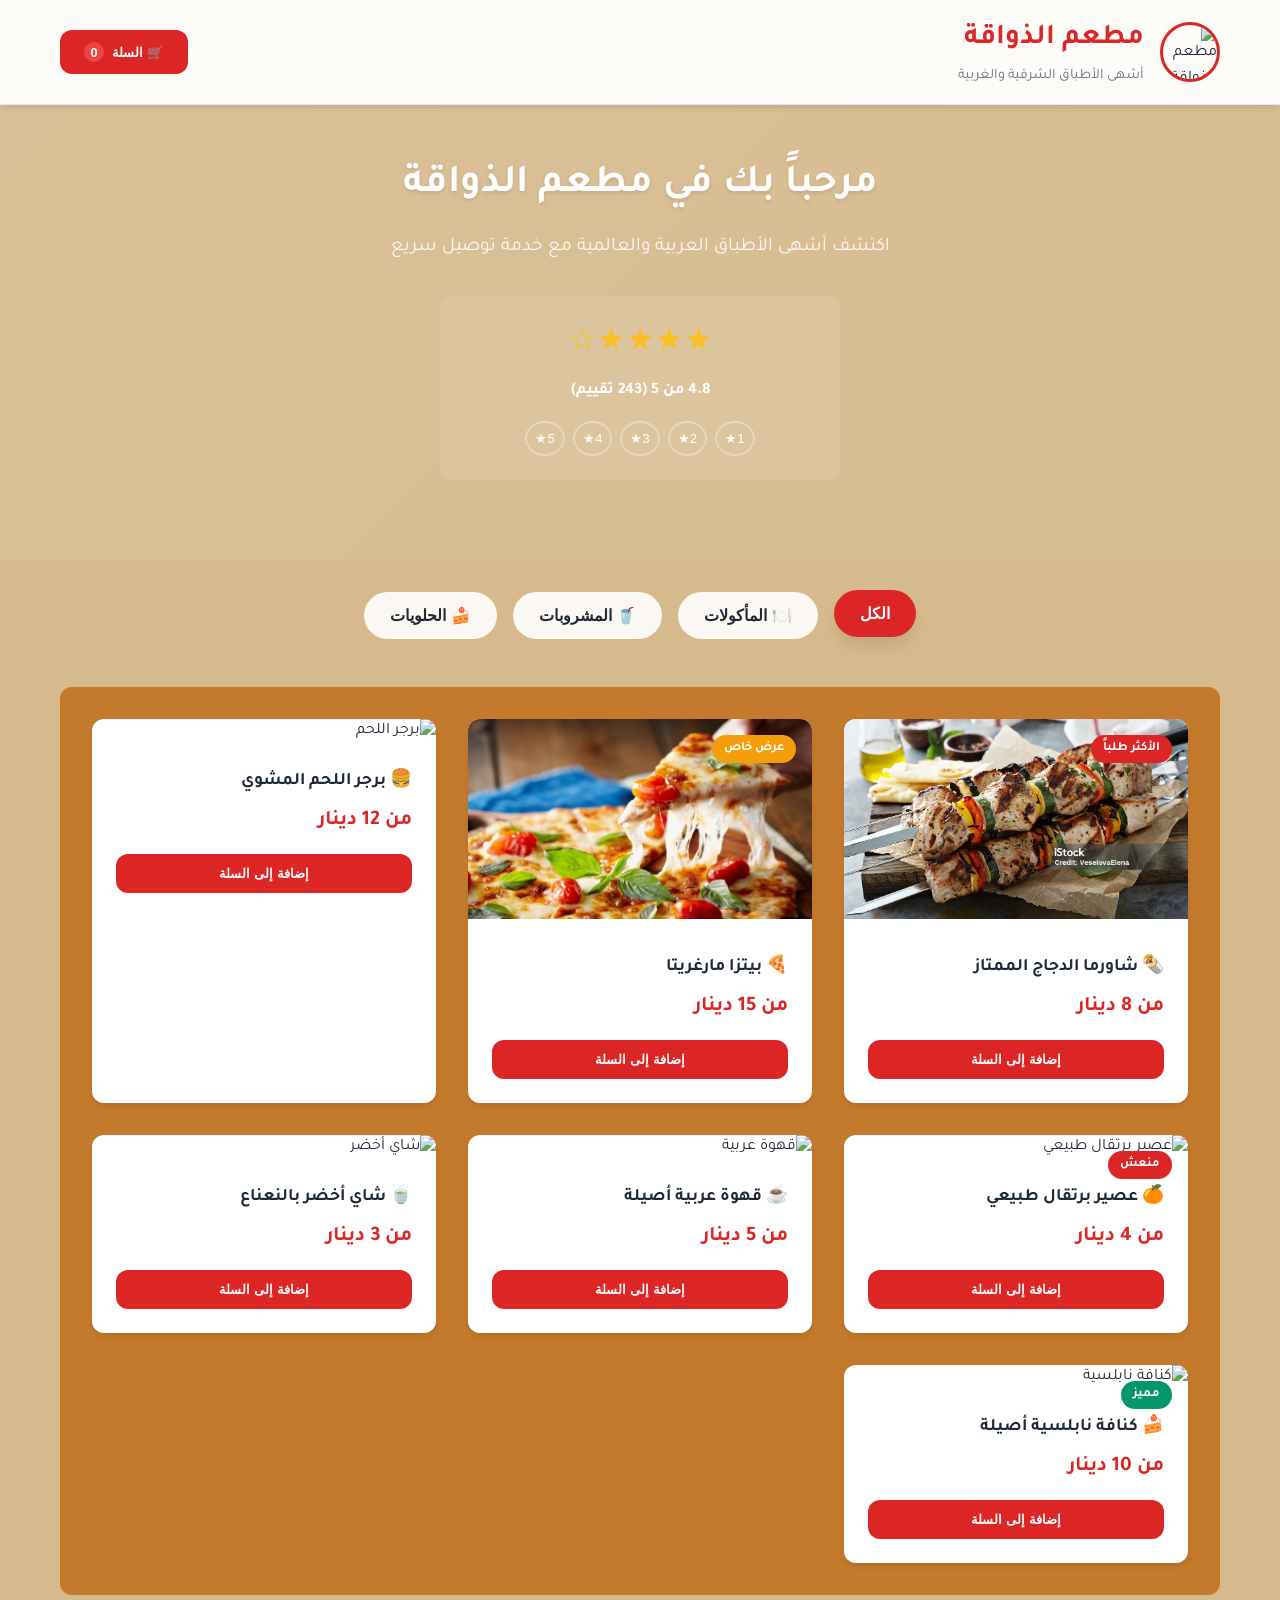
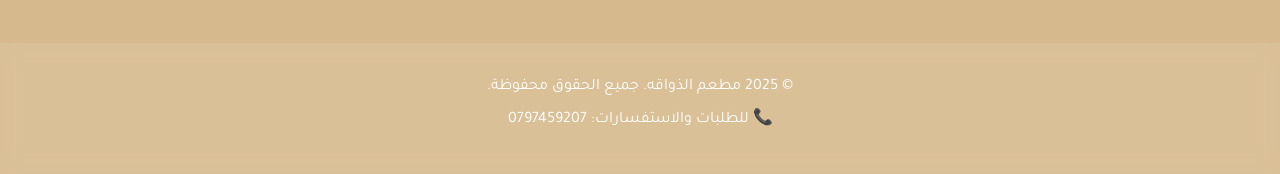
==== index.html @ fab0bb49 "Rename مطعم الذواقه.html to index.html" ====
<!DOCTYPE html>
<html lang="ar" dir="rtl">
<head>
    <meta charset="UTF-8">
    <meta name="viewport" content="width=device-width, initial-scale=1.0">
    <title>مطعم الذواقة - أشهى الأطباق الشرقية والغربية</title>
    <link rel="icon" type="image/png" href="">
    <link href="https://fonts.googleapis.com/css2?family=Tajawal:wght@300;400;500;600;700&display=swap" rel="stylesheet">
    <style>
        * {
            margin: 0;
            padding: 0;
            box-sizing: border-box;
        }

        :root {
            --primary-color: #dc2626;
            --secondary-color: #fef2f2;
            --accent-color: #059669;
            --warning-color: #f59e0b;
            --danger-color: #ef4444;
            --text-primary: #1f2937;
            --text-secondary: #6b7280;
            --border-color: #e5e7eb;
            --shadow: 0 4px 6px -1px rgba(0, 0, 0, 0.1);
            --shadow-lg: 0 10px 15px -3px rgba(0, 0, 0, 0.1);
            --border-radius: 12px;
            --transition: all 0.3s cubic-bezier(0.4, 0, 0.2, 1);
        }

        body {
            font-family: 'Tajawal', sans-serif;
            background-color: #D6B98C;
;
            min-height: 100vh;
            line-height: 1.6;
            color: var(--text-primary);
        }

        .container {
            max-width: 1200px;
            margin: 0 auto;
            padding: 0 20px;
        }

        /* Header Section */
        .header {
            background: rgba(255, 255, 255, 0.95);
            backdrop-filter: blur(10px);
            border-bottom: 1px solid var(--border-color);
            position: sticky;
            top: 0;
            z-index: 100;
            box-shadow: var(--shadow);
        }

        .header-content {
            display: flex;
            align-items: center;
            justify-content: space-between;
            padding: 1rem 0;
        }

        .logo-section {
            display: flex;
            align-items: center;
            gap: 1rem;
        }

        .logo {
            width: 60px;
            height: 60px;
            border-radius: 50%;
            object-fit: cover;
            border: 3px solid var(--primary-color);
        }

        .store-name {
            font-size: 1.8rem;
            font-weight: 700;
            color: var(--primary-color);
            margin: 0;
        }

        .store-subtitle {
            font-size: 0.9rem;
            color: var(--text-secondary);
            margin-top: 0.2rem;
        }

        .cart-button {
            position: relative;
            background: var(--primary-color);
            color: white;
            border: none;
            padding: 0.75rem 1.5rem;
            border-radius: var(--border-radius);
            cursor: pointer;
            font-weight: 600;
            transition: var(--transition);
            display: flex;
            align-items: center;
            gap: 0.5rem;
        }

        .cart-button:hover {
            background: #b91c1c;
            transform: translateY(-2px);
        }

        .cart-count {
            background: var(--danger-color);
            color: white;
            border-radius: 50%;
            width: 20px;
            height: 20px;
            display: flex;
            align-items: center;
            justify-content: center;
            font-size: 0.8rem;
            font-weight: 600;
        }

        /* Hero Section */
        .hero {
            background: linear-gradient(135deg, rgba(255,255,255,0.1) 0%, rgba(255,255,255,0.05) 100%);
            padding: 3rem 0;
            text-align: center;
            margin-bottom: 2rem;
        }

        .hero h1 {
            font-size: 2.5rem;
            font-weight: 700;
            color: white;
            margin-bottom: 1rem;
            text-shadow: 0 2px 4px rgba(0,0,0,0.1);
        }

        .hero p {
            font-size: 1.2rem;
            color: rgba(255,255,255,0.9);
            margin-bottom: 2rem;
        }

        .rating-section {
            background: rgba(255,255,255,0.1);
            backdrop-filter: blur(10px);
            border-radius: var(--border-radius);
            padding: 1.5rem;
            margin: 2rem auto;
            max-width: 400px;
        }

        .rating-stars {
            font-size: 2rem;
            color: #fbbf24;
            margin-bottom: 0.5rem;
        }

        .rating-text {
            color: white;
            font-weight: 600;
        }

        .rating-buttons {
            display: flex;
            justify-content: center;
            gap: 0.5rem;
            margin-top: 1rem;
        }

        .rating-btn {
            background: none;
            border: 2px solid rgba(255,255,255,0.3);
            color: white;
            padding: 0.5rem;
            border-radius: 50%;
            cursor: pointer;
            transition: var(--transition);
        }

        .rating-btn:hover {
            background: rgba(255,255,255,0.1);
            transform: scale(1.1);
        }

        /* Categories */
        .categories {
            display: flex;
            justify-content: center;
            flex-wrap: wrap;
            gap: 1rem;
            margin-bottom: 3rem;
        }

        .category {
            background: rgba(255,255,255,0.9);
            backdrop-filter: blur(10px);
            padding: 0.75rem 1.5rem;
            border: 2px solid transparent;
            border-radius: 50px;
            font-size: 1rem;
            font-weight: 600;
            color: var(--text-primary);
            cursor: pointer;
            transition: var(--transition);
            position: relative;
            overflow: hidden;
        }

        .category::before {
            content: '';
            position: absolute;
            top: 0;
            left: -100%;
            width: 100%;
            height: 100%;
            background: linear-gradient(90deg, transparent, rgba(255,255,255,0.4), transparent);
            transition: var(--transition);
        }

        .category:hover::before {
            left: 100%;
        }

        .category:hover,
        .category.active {
            background: var(--primary-color);
            color: white;
            transform: translateY(-2px);
            box-shadow: var(--shadow-lg);
        }

        /* Products Grid */
        .products-container {
            background-color:#C47A2C;
            backdrop-filter: blur(10px);
            border-radius: var(--border-radius);
            padding: 2rem;
            margin-bottom: 3rem;
        }

        .products-grid {
            display: grid;
            grid-template-columns: repeat(auto-fill, minmax(280px, 1fr));
            gap: 2rem;
        }

        .product-card {
            background: white;
            border-radius: var(--border-radius);
            overflow: hidden;
            box-shadow: var(--shadow);
            transition: var(--transition);
            position: relative;
        }

        .product-card:hover {
            transform: translateY(-8px);
            box-shadow: var(--shadow-lg);
        }

        .product-image {
            width: 100%;
            height: 200px;
            object-fit: cover;
            transition: var(--transition);
        }

        .product-card:hover .product-image {
            transform: scale(1.05);
        }

        .product-info {
            padding: 1.5rem;
        }

        .product-name {
            font-size: 1.1rem;
            font-weight: 600;
            color: var(--text-primary);
            margin-bottom: 0.5rem;
        }

        .product-price {
            font-size: 1.3rem;
            font-weight: 700;
            color: var(--primary-color);
            margin-bottom: 1rem;
        }

        .product-button {
            width: 100%;
            background: var(--primary-color);
            color: white;
            border: none;
            padding: 0.75rem;
            border-radius: var(--border-radius);
            font-weight: 600;
            cursor: pointer;
            transition: var(--transition);
        }

        .product-button:hover {
            background: #b91c1c;
            transform: translateY(-2px);
        }

        /* Badge */
        .badge {
            position: absolute;
            top: 1rem;
            right: 1rem;
            background: var(--accent-color);
            color: white;
            padding: 0.25rem 0.75rem;
            border-radius: 50px;
            font-size: 0.8rem;
            font-weight: 600;
        }

        .badge.new {
            background: var(--primary-color);
        }

        .badge.sale {
            background: var(--warning-color);
        }

        /* Modal Styles */
        .modal {
            display: none;
            position: fixed;
            top: 0;
            left: 0;
            width: 100%;
            height: 100%;
            background: rgba(0, 0, 0, 0.5);
            backdrop-filter: blur(5px);
            z-index: 1000;
            animation: fadeIn 0.3s ease;
        }

        @keyframes fadeIn {
            from { opacity: 0; }
            to { opacity: 1; }
        }

        .modal-content {
            position: absolute;
            top: 50%;
            left: 50%;
            transform: translate(-50%, -50%);
            background-color: #8C0000;
            background: #;


            border-radius: var(--border-radius);
            box-shadow: var(--shadow-lg);
            max-width: 500px;
            width: 90%;
            max-height: 90vh;
            overflow-y: auto;
            animation: slideIn 0.3s ease;
        }

        @keyframes slideIn {
            from { transform: translate(-50%, -60%); opacity: 0; }
            to { transform: translate(-50%, -50%); opacity: 1; }
        }

        .modal-header {
            padding: 1.5rem;
            border-bottom: 1px solid var(--border-color);
            text-align: center;
        }

        .modal-body {
            padding: 2rem;
        }

        .modal-footer {
            padding: 1rem 2rem;
            border-top: 1px solid var(--border-color);
            display: flex;
            gap: 1rem;
            justify-content: center;
        }

        .size-options {
            display: flex;
            gap: 0.5rem;
            margin: 1rem 0;
            flex-wrap: wrap;
        }

        .size-option {
            padding: 0.5rem 1rem;
            border: 2px solid var(--border-color);
            border-radius: var(--border-radius);
            cursor: pointer;
            transition: var(--transition);
            flex: 1;
            text-align: center;
            min-width: 80px;
        }

        .size-option:hover {
            border-color: var(--primary-color);
        }

        .size-option.selected {
            background: var(--primary-color);
            color: white;
            border-color: var(--primary-color);
        }

        .quantity-controls {
            display: flex;
            align-items: center;
            justify-content: center;
            gap: 1rem;
            margin: 1rem 0;
        }

        .quantity-btn {
            width: 40px;
            height: 40px;
            border: none;
            border-radius: 50%;
            background: var(--primary-color);
            color: white;
            cursor: pointer;
            font-size: 1.2rem;
            font-weight: 600;
            transition: var(--transition);
        }

        .quantity-btn:hover {
            background: #b91c1c;
            transform: scale(1.1);
        }

        .quantity-display {
            font-size: 1.2rem;
            font-weight: 600;
            min-width: 50px;
            text-align: center;
            padding: 0.5rem;
            border: 2px solid var(--border-color);
            border-radius: var(--border-radius);
        }

        /* Cart */
        .cart-item {
            display: flex;
            justify-content: space-between;
            align-items: center;
            padding: 1rem;
            border-bottom: 1px solid var(--border-color);
        }

        .cart-item:last-child {
            border-bottom: none;
        }

        .cart-total {
            font-size: 1.5rem;
            font-weight: 700;
            color: var(--primary-color);
            text-align: center;
            margin: 1rem 0;
            padding: 1rem;
            background: var(--secondary-color);
            border-radius: var(--border-radius);
        }

        /* Buttons */
        .btn {
            background: var(--primary-color);
            color: white;
            border: none;
            padding: 0.75rem 1.5rem;
            border-radius: var(--border-radius);
            cursor: pointer;
            font-weight: 600;
            transition: var(--transition);
            display: inline-flex;
            align-items: center;
            gap: 0.5rem;
        }

        .btn:hover {
            background: #b91c1c;
            transform: translateY(-2px);
        }

        .btn-secondary {
            background: var(--text-secondary);
        }

        .btn-secondary:hover {
            background: #4b5563;
        }

        .btn-danger {
            background: var(--danger-color);
        }

        .btn-danger:hover {
            background: #dc2626;
        }

        /* Alerts */
        .alert {
            position: fixed;
            top: 20px;
            right: 20px;
            padding: 1rem 1.5rem;
            border-radius: var(--border-radius);
            color: white;
            z-index: 1100;
            box-shadow: var(--shadow-lg);
            animation: slideInRight 0.3s ease;
        }

        @keyframes slideInRight {
            from { transform: translateX(100%); opacity: 0; }
            to { transform: translateX(0); opacity: 1; }
        }

        .alert-success {
            background: var(--accent-color);
        }

        .alert-error {
            background: var(--danger-color);
        }

        .alert-warning {
            background: var(--warning-color);
        }

        /* Responsive Design */
        @media (max-width: 768px) {
            .header-content {
                flex-direction: column;
                gap: 1rem;
            }

            .hero h1 {
                font-size: 2rem;
            }

            .categories {
                gap: 0.5rem;
            }

            .category {
                font-size: 0.9rem;
                padding: 0.5rem 1rem;
            }

            .products-grid {
                grid-template-columns: 1fr;
                gap: 1rem;
            }

            .modal-content {
                width: 95%;
            }

            .modal-body {
                padding: 1rem;
            }

            .size-options {
                flex-direction: column;
            }

            .size-option {
                flex: none;
            }
        }

        /* Loading Animation */
        .loading {
            display: inline-block;
            width: 20px;
            height: 20px;
            border: 3px solid rgba(255,255,255,.3);
            border-radius: 50%;
            border-top-color: #fff;
            animation: spin 1s ease-in-out infinite;
        }

        @keyframes spin {
            to { transform: rotate(360deg); }
        }

        /* Floating Cart Button */
        .floating-cart {
            position: fixed;
            bottom: 20px;
            left: 50%;
            transform: translateX(-50%);
            background: var(--primary-color);
            color: white;
            border: none;
            padding: 1rem 2rem;
            border-radius: 50px;
            cursor: pointer;
            font-weight: 600;
            box-shadow: var(--shadow-lg);
            transition: var(--transition);
            display: flex;
            align-items: center;
            gap: 0.5rem;
            z-index: 99;
        }

        .floating-cart:hover {
            background: #b91c1c;
            transform: translateX(-50%) translateY(-3px);
        }

        /* Footer */
        .footer {
            background: rgba(255,255,255,0.1);
            backdrop-filter: blur(10px);
            color: white;
            padding: 2rem 0;
            text-align: center;
            margin-top: 3rem;
        }

        .footer p {
            margin-bottom: 0.5rem;
        }

        .footer a {
            color: white;
            text-decoration: none;
        }

        .footer a:hover {
            text-decoration: underline;
        }
    </style>
</head>
<body>
    <header class="header">
        <div class="container">
            <div class="header-content">
                <div class="logo-section">
                    <img src="https://images.unsplash.com/photo-1414235077428-338989a2e8c0?w=100&h=100&fit=crop&crop=center" alt="مطعم الذواقة" class="logo">
                    <div>
                        <h1 class="store-name">مطعم الذواقة</h1>
                        <p class="store-subtitle">أشهى الأطباق الشرقية والغربية</p>
                    </div>
                </div>
                <button class="cart-button" onclick="openCart()">
                    🛒 السلة
                    <span class="cart-count" id="cart-count">0</span>
                </button>
            </div>
        </div>
    </header>

    <section class="hero">
        <div class="container">
            <h1>مرحباً بك في مطعم الذواقة</h1>
            <p>اكتشف أشهى الأطباق العربية والعالمية مع خدمة توصيل سريع</p>

            <div class="rating-section">
                <div class="rating-stars" id="rating-stars">★★★★★</div>
                <div class="rating-text" id="rating-text">4.8 من 5 (243 تقييم)</div>
                <div class="rating-buttons">
                    <button class="rating-btn" onclick="addRating(1)">1★</button>
                    <button class="rating-btn" onclick="addRating(2)">2★</button>
                    <button class="rating-btn" onclick="addRating(3)">3★</button>
                    <button class="rating-btn" onclick="addRating(4)">4★</button>
                    <button class="rating-btn" onclick="addRating(5)">5★</button>
                </div>
            </div>
        </div>
    </section>

    <main class="container">
        <nav class="categories">
            <button class="category active" onclick="filterProducts('الكل')">الكل</button>
            <button class="category" onclick="filterProducts('مأكولات')">🍽️ المأكولات</button>
            <button class="category" onclick="filterProducts('مشروبات')">🥤 المشروبات</button>
            <button class="category" onclick="filterProducts('حلويات')">🍰 الحلويات</button>
        </nav>

        <div class="products-container">
            <div class="products-grid" id="products-grid">
                <!-- Main Dishes -->
                <div class="product-card مأكولات" data-category="مأكولات">
                    <div class="badge new">الأكثر طلباً</div>
                    <img src=img/kebab.jpg alt="شاورما الدجاج" class="product-image">
                    <div class="product-info">
                        <h3 class="product-name">🌯 شاورما الدجاج الممتاز</h3>
                        <p class="product-price">من 8 دينار</p>
                        <button class="product-button" onclick="showProductDetails('🌯 شاورما الدجاج الممتاز', 'https://images.unsplash.com/photo-1599487488170-d11ec9c172f0?w=400&h=200&fit=crop&crop=center', {'عادي': 8, 'كبير': 12, 'عائلي': 18}, ['عادي', 'كبير', 'عائلي'])">
                            إضافة إلى السلة
                        </button>
                    </div>
                </div>

                <div class="product-card مأكولات" data-category="مأكولات">
                    <div class="badge sale">عرض خاص</div>
                    <img src="img/pza.jpeg" alt="بيتزا مارغريتا" class="product-image">
                    <div class="product-info">
                        <h3 class="product-name">🍕 بيتزا مارغريتا</h3>
                        <p class="product-price">من 15 دينار</p>
                        <button class="product-button" onclick="showProductDetails('🍕 بيتزا مارغريتا', 'https://images.unsplash.com/photo-1565299624946-b28f40a0ca4b?w=400&h=200&fit=crop&crop=center', {'وسط': 15, 'كبير': 22, 'عائلي': 28}, ['وسط', 'كبير', 'عائلي'])">
                            إضافة إلى السلة
                        </button>
                    </div>
                </div>

                <div class="product-card مأكولات" data-category="مأكولات">
                    <img src="https://images.unsplash.com/photo-1551782450-a2132b4ba21d?w=400&h=200&fit=crop&crop=center" alt="برجر اللحم" class="product-image">
                    <div class="product-info">
                        <h3 class="product-name">🍔 برجر اللحم المشوي</h3>
                        <p class="product-price">من 12 دينار</p>
                        <button class="product-button" onclick="showProductDetails('🍔 برجر اللحم المشوي', 'https://images.unsplash.com/photo-1551782450-a2132b4ba21d?w=400&h=200&fit=crop&crop=center', {'عادي': 12, 'دبل': 18, 'تشيز': 15}, ['عادي', 'دبل', 'تشيز'])">
                            إضافة إلى السلة
                        </button>
                    </div>
                </div>

                <!-- Beverages -->
                <div class="product-card مشروبات" data-category="مشروبات">
                    <div class="badge new">منعش</div>
                    <img src="https://images.unsplash.com/photo-1622597467836-f3285f2131b8?w=400&h=200&fit=crop&crop=center" alt="عصير برتقال طبيعي" class="product-image">
                    <div class="product-info">
                        <h3 class="product-name">🍊 عصير برتقال طبيعي</h3>
                        <p class="product-price">من 4 دينار</p>
                        <button class="product-button" onclick="showProductDetails('🍊 عصير برتقال طبيعي', 'https://images.unsplash.com/photo-1622597467836-f3285f2131b8?w=400&h=200&fit=crop&crop=center', {'صغير': 4, 'وسط': 6, 'كبير': 8}, ['صغير', 'وسط', 'كبير'])">
                            إضافة إلى السلة
                        </button>
                    </div>
                </div>

                <div class="product-card مشروبات" data-category="مشروبات">
                    <img src="https://images.unsplash.com/photo-1544787219-7f47ccb76574?w=400&h=200&fit=crop&crop=center" alt="قهوة عربية" class="product-image">
                    <div class="product-info">
                        <h3 class="product-name">☕ قهوة عربية أصيلة</h3>
                        <p class="product-price">من 5 دينار</p>
                        <button class="product-button" onclick="showProductDetails('☕ قهوة عربية أصيلة', 'https://images.unsplash.com/photo-1544787219-7f47ccb76574?w=400&h=200&fit=crop&crop=center', {'عادي': 5, 'محوج': 7, 'إكسترا': 9}, ['عادي', 'محوج', 'إكسترا'])">
                            إضافة إلى السلة
                        </button>
                    </div>
                </div>

                <div class="product-card مشروبات" data-category="مشروبات">
                    <img src="https://images.unsplash.com/photo-1578662996442-48f60103fc96?w=400&h=200&fit=crop&crop=center" alt="شاي أخضر" class="product-image">
                    <div class="product-info">
                        <h3 class="product-name">🍵 شاي أخضر بالنعناع</h3>
                        <p class="product-price">من 3 دينار</p>
                        <button class="product-button" onclick="showProductDetails('🍵 شاي أخضر بالنعناع', 'https://images.unsplash.com/photo-1578662996442-48f60103fc96?w=400&h=200&fit=crop&crop=center', {'كوب': 3, 'إبريق': 8, 'عائلي': 12}, ['كوب', 'إبريق', 'عائلي'])">
                            إضافة إلى السلة
                        </button>
                    </div>
                </div>

                <!-- Desserts -->
                <div class="product-card حلويات" data-category="حلويات">
                    <div class="badge">مميز</div>
                    <img src="https://images.unsplash.com/photo-1606313564200-e75d5e30476c?w=400&h=200&fit=crop&crop=center" alt="كنافة نابلسية" class="product-image">
                    <div class="product-info">
                        <h3 class="product-name">🍰 كنافة نابلسية أصيلة</h3>
                        <p class="product-price">من 10 دينار</p>
                        <button class="product-button" onclick="showProductDetails('🍰 كنافة نابلسية أصيلة', 'https://images.unsplash.com/photo-1606313564200-e75d5e30476c?w=400&h=200&fit=crop&crop=center', {'قطعة': 10, 'نصف كيلو': 25, 'كيلو': 45}, ['قطعة', 'نصف كيلو', 'كيلو'])">
                            إضافة إلى السلة
                        </button>
                    </div>
                </div>


            </div>
        </div>
    </main>
    <footer class="footer">
        <div class="container">
            <p>&copy; 2025 مطعم الذواقه. جميع الحقوق محفوظة.</p>
            <p>📞 للطلبات والاستفسارات: <a href="tel:0797459207">0797459207</a></p>
        </div>
    </footer>


<script>
        // متغيرات عامة
let cart = [];
let ratings = [];
let currentProduct = null;
let totalRatings = 243;
let averageRating = 4.8;

// إضافة تقييم جديد
function addRating(rating) {
    ratings.push(rating);
    totalRatings++;

    // حساب المتوسط الجديد
    let sum = ratings.reduce((a, b) => a + b, 0) + (averageRating * (totalRatings - ratings.length));
    averageRating = sum / totalRatings;

    // تحديث النجوم
    updateRatingDisplay();

    // إظهار رسالة شكر
    showAlert('شكراً لك على التقييم! 🌟', 'success');
}

// تحديث عرض التقييم
function updateRatingDisplay() {
    const ratingElement = document.getElementById('rating-text');
    const starsElement = document.getElementById('rating-stars');

    // تحديث النص
    ratingElement.textContent = `${averageRating.toFixed(1)} من 5 (${totalRatings} تقييم)`;

    // تحديث النجوم
    const fullStars = Math.floor(averageRating);
    const halfStar = averageRating % 1 >= 0.5;
    let starsHtml = '';

    for (let i = 0; i < fullStars; i++) {
        starsHtml += '★';
    }
    if (halfStar) {
        starsHtml += '☆';
    }
    for (let i = fullStars + (halfStar ? 1 : 0); i < 5; i++) {
        starsHtml += '☆';
    }

    starsElement.innerHTML = starsHtml;
}

// فلترة المنتجات حسب الفئة
function filterProducts(category) {
    const products = document.querySelectorAll('.product-card');
    const categories = document.querySelectorAll('.category');

    // تحديث الفئة النشطة
    categories.forEach(cat => cat.classList.remove('active'));
    event.target.classList.add('active');

    // إظهار/إخفاء المنتجات
    products.forEach(product => {
        if (category === 'الكل' || product.classList.contains(category)) {
            product.style.display = 'block';
            // تأثير الظهور
            setTimeout(() => {
                product.style.opacity = '1';
                product.style.transform = 'translateY(0)';
            }, 100);
        } else {
            product.style.opacity = '0';
            product.style.transform = 'translateY(20px)';
            setTimeout(() => {
                product.style.display = 'none';
            }, 300);
        }
    });
}

// إظهار تفاصيل المنتج
function showProductDetails(name, image, prices, sizes) {
    currentProduct = {
        name: name,
        image: image,
        prices: prices,
        sizes: sizes,
        selectedSize: sizes[0],
        quantity: 1
    };

    const modal = document.getElementById('productModal');
    if (!modal) {
        createProductModal();
    }

    updateProductModal();
    document.getElementById('productModal').style.display = 'block';
}

// إنشاء نافذة المنتج
function createProductModal() {
    const modal = document.createElement('div');
    modal.id = 'productModal';
    modal.className = 'modal';
    modal.innerHTML = `
        <div class="modal-content">
            <div class="modal-header">
                <h2 id="product-modal-title"></h2>
                <button onclick="closeModal('productModal')" style="position: absolute; top: 10px; left: 10px; background: none; border: none; font-size: 24px; cursor: pointer;">×</button>
            </div>
            <div class="modal-body">
                <img id="product-modal-image" src="" alt="" style="width: 100%; max-height: 200px; object-fit: cover; border-radius: 8px; margin-bottom: 1rem;">

                <div class="size-options" id="size-options">
                    <!-- أحجام المنتج -->
                </div>

                <div class="quantity-controls">
                    <button class="quantity-btn" onclick="changeQuantity(-1)">-</button>
                    <div class="quantity-display" id="quantity-display">1</div>
                    <button class="quantity-btn" onclick="changeQuantity(1)">+</button>
                </div>

                <div class="cart-total" id="product-total">
                    <!-- السعر الإجمالي -->
                </div>
            </div>
            <div class="modal-footer">
                <button class="btn" onclick="addToCart()">إضافة إلى السلة</button>
                <button class="btn btn-secondary" onclick="closeModal('productModal')">إلغاء</button>
            </div>
        </div>
    `;

    document.body.appendChild(modal);
}

// تحديث نافذة المنتج
function updateProductModal() {
    if (!currentProduct) return;

    document.getElementById('product-modal-title').textContent = currentProduct.name;
    document.getElementById('product-modal-image').src = currentProduct.image;

    // تحديث الأحجام
    const sizeOptions = document.getElementById('size-options');
    sizeOptions.innerHTML = '';

    currentProduct.sizes.forEach(size => {
        const sizeBtn = document.createElement('div');
        sizeBtn.className = 'size-option';
        if (size === currentProduct.selectedSize) {
            sizeBtn.classList.add('selected');
        }
        sizeBtn.textContent = `${size} - ${currentProduct.prices[size]} دينار`;
        sizeBtn.onclick = () => selectSize(size);
        sizeOptions.appendChild(sizeBtn);
    });

    // تحديث الكمية والسعر
    document.getElementById('quantity-display').textContent = currentProduct.quantity;
    updateProductTotal();
}

// اختيار حجم المنتج
function selectSize(size) {
    currentProduct.selectedSize = size;

    // تحديث الواجهة
    document.querySelectorAll('.size-option').forEach(option => {
        option.classList.remove('selected');
    });
    event.target.classList.add('selected');

    updateProductTotal();
}

// تغيير الكمية
function changeQuantity(change) {
    currentProduct.quantity = Math.max(1, currentProduct.quantity + change);
    document.getElementById('quantity-display').textContent = currentProduct.quantity;
    updateProductTotal();
}

// تحديث إجمالي سعر المنتج
function updateProductTotal() {
    const price = currentProduct.prices[currentProduct.selectedSize];
    const total = price * currentProduct.quantity;
    document.getElementById('product-total').textContent = `الإجمالي: ${total} دينار`;
}

// إضافة المنتج إلى السلة
function addToCart() {
    const item = {
        id: Date.now(),
        name: currentProduct.name,
        image: currentProduct.image,
        size: currentProduct.selectedSize,
        quantity: currentProduct.quantity,
        price: currentProduct.prices[currentProduct.selectedSize],
        total: currentProduct.prices[currentProduct.selectedSize] * currentProduct.quantity
    };

    cart.push(item);
    updateCartCount();
    closeModal('productModal');
    showAlert('تم إضافة المنتج إلى السلة بنجاح! 🛒', 'success');

    // إظهار زر السلة العائم
    showFloatingCart();
}

// تحديث عدد المنتجات في السلة
function updateCartCount() {
    const cartCount = document.getElementById('cart-count');
    cartCount.textContent = cart.length;

    // تأثير بصري
    cartCount.style.transform = 'scale(1.2)';
    setTimeout(() => {
        cartCount.style.transform = 'scale(1)';
    }, 200);
}

// إظهار السلة العائمة
function showFloatingCart() {
    let floatingCart = document.getElementById('floating-cart');
    if (!floatingCart) {
        floatingCart = document.createElement('button');
        floatingCart.id = 'floating-cart';
        floatingCart.className = 'floating-cart';
        floatingCart.onclick = openCart;
        document.body.appendChild(floatingCart);
    }

    const total = cart.reduce((sum, item) => sum + item.total, 0);
    floatingCart.innerHTML = `🛒 عرض السلة (${cart.length}) - ${total} دينار`;
    floatingCart.style.display = 'flex';
}

// فتح السلة
function openCart() {
    const modal = document.getElementById('cartModal');
    if (!modal) {
        createCartModal();
    }

    updateCartModal();
    document.getElementById('cartModal').style.display = 'block';
}

// إنشاء نافذة السلة
function createCartModal() {
    const modal = document.createElement('div');
    modal.id = 'cartModal';
    modal.className = 'modal';
    modal.innerHTML = `
        <div class="modal-content">
            <div class="modal-header">
                <h2>🛒 سلة المشتريات</h2>
                <button onclick="closeModal('cartModal')" style="position: absolute; top: 10px; left: 10px; background: none; border: none; font-size: 24px; cursor: pointer;">×</button>
            </div>
            <div class="modal-body">
                <div id="cart-items">
                    <!-- منتجات السلة -->
                </div>
                <div class="cart-total" id="cart-total">
                    الإجمالي: 0 دينار
                </div>
            </div>
            <div class="modal-footer">
                <button class="btn" onclick="checkout()">إتمام الطلب</button>
                <button class="btn btn-danger" onclick="clearCart()">مسح السلة</button>
                <button class="btn btn-secondary" onclick="closeModal('cartModal')">إغلاق</button>
            </div>
        </div>
    `;

    document.body.appendChild(modal);
}

// تحديث نافذة السلة
function updateCartModal() {
    const cartItems = document.getElementById('cart-items');
    const cartTotal = document.getElementById('cart-total');

    if (cart.length === 0) {
        cartItems.innerHTML = '<p style="text-align: center; color: #6b7280; padding: 2rem;">السلة فارغة</p>';
        cartTotal.textContent = 'الإجمالي: 0 دينار';
        return;
    }

    cartItems.innerHTML = '';
    let total = 0;

    cart.forEach(item => {
        const cartItem = document.createElement('div');
        cartItem.className = 'cart-item';
        cartItem.innerHTML = `
            <div style="display: flex; align-items: center; gap: 1rem;">
                <img src="${item.image}" alt="${item.name}" style="width: 60px; height: 60px; object-fit: cover; border-radius: 8px;">
                <div>
                    <h4 style="margin: 0; font-size: 1rem;">${item.name}</h4>
                    <p style="margin: 0; color: #6b7280; font-size: 0.9rem;">الحجم: ${item.size}</p>
                    <p style="margin: 0; color: #6b7280; font-size: 0.9rem;">الكمية: ${item.quantity}</p>
                </div>
            </div>
            <div style="text-align: left;">
                <p style="margin: 0; font-weight: 600; color: #dc2626;">${item.total} دينار</p>
                <button class="btn btn-danger" style="margin-top: 0.5rem; padding: 0.25rem 0.5rem; font-size: 0.8rem;" onclick="removeFromCart(${item.id})">حذف</button>
            </div>
        `;
        cartItems.appendChild(cartItem);
        total += item.total;
    });

    cartTotal.textContent = `الإجمالي: ${total} دينار`;
}

// حذف منتج من السلة
function removeFromCart(itemId) {
    cart = cart.filter(item => item.id !== itemId);
    updateCartCount();
    updateCartModal();

    if (cart.length === 0) {
        hideFloatingCart();
    } else {
        showFloatingCart();
    }

    showAlert('تم حذف المنتج من السلة', 'warning');
}

// مسح السلة
function clearCart() {
    cart = [];
    updateCartCount();
    updateCartModal();
    hideFloatingCart();
    showAlert('تم مسح السلة بالكامل', 'warning');
}

// إخفاء السلة العائمة
function hideFloatingCart() {
    const floatingCart = document.getElementById('floating-cart');
    if (floatingCart) {
        floatingCart.style.display = 'none';
    }
}

// إتمام الطلب
function checkout() {
    if (cart.length === 0) {
        showAlert('السلة فارغة!', 'error');
        return;
    }

    const total = cart.reduce((sum, item) => sum + item.total, 0);
    const orderDetails = cart.map(item =>
        `${item.name} (${item.size}) - الكمية: ${item.quantity} - ${item.total} دينار`
    ).join('\n');

    const whatsappMessage = `مرحباً، أريد طلب من مطعم الذواقة:\n\n${orderDetails}\n\nالمجموع: ${total} دينار`;
    const whatsappURL = `https://wa.me/+962797459207?text=${encodeURIComponent(whatsappMessage)}`;

    window.open(whatsappURL, '_blank');

    // مسح السلة بعد الطلب
    setTimeout(() => {
        clearCart();
        closeModal('cartModal');
        showAlert('تم إرسال طلبك بنجاح! سيتم التواصل معك قريباً 📱', 'success');
    }, 1000);
}

// إغلاق النافذة المنبثقة
function closeModal(modalId) {
    const modal = document.getElementById(modalId);
    if (modal) {
        modal.style.display = 'none';
    }
}

// إظهار التنبيهات
function showAlert(message, type = 'success') {
    const alert = document.createElement('div');
    alert.className = `alert alert-${type}`;
    alert.textContent = message;

    document.body.appendChild(alert);

    // إزالة التنبيه بعد 3 ثوانٍ
    setTimeout(() => {
        alert.remove();
    }, 3000);
}

// إضافة مستمعي الأحداث عند تحميل الصفحة
document.addEventListener('DOMContentLoaded', function() {
    // تحديث عرض التقييم الأولي
    updateRatingDisplay();

    // إضافة تأثير التحميل للمنتجات
    const products = document.querySelectorAll('.product-card');
    products.forEach((product, index) => {
        product.style.opacity = '0';
        product.style.transform = 'translateY(20px)';
        setTimeout(() => {
            product.style.opacity = '1';
            product.style.transform = 'translateY(0)';
        }, index * 100);
    });

    // إضافة تأثير النقر على الفئات
    const categories = document.querySelectorAll('.category');
    categories.forEach(category => {
        category.addEventListener('click', function() {
            // تأثير الموجة
            const ripple = document.createElement('span');
            ripple.style.position = 'absolute';
            ripple.style.borderRadius = '50%';
            ripple.style.background = 'rgba(255,255,255,0.6)';
            ripple.style.transform = 'scale(0)';
            ripple.style.animation = 'ripple 0.6s linear';
            ripple.style.left = '50%';
            ripple.style.top = '50%';
            ripple.style.width = '100px';
            ripple.style.height = '100px';
            ripple.style.marginLeft = '-50px';
            ripple.style.marginTop = '-50px';

            this.appendChild(ripple);

            setTimeout(() => {
                ripple.remove();
            }, 600);
        });
    });

    // إضافة تأثير التمرير السلس
    document.querySelectorAll('a[href^="#"]').forEach(anchor => {
        anchor.addEventListener('click', function (e) {
            e.preventDefault();
            document.querySelector(this.getAttribute('href')).scrollIntoView({
                behavior: 'smooth'
            });
        });
    });
});

// إضافة CSS للتأثيرات المتحركة
const style = document.createElement('style');
style.textContent = `
    @keyframes ripple {
        to {
            transform: scale(4);
            opacity: 0;
        }
    }

    .product-card {
        transition: all 0.3s ease;
    }

    .category {
        position: relative;
        overflow: hidden;
    }
`;
document.head.appendChild(style);

// إضافة وظائف إضافية للتفاعل
function handleKeyPress(event) {
    // إغلاق النوافذ المنبثقة بالضغط على Escape
    if (event.key === 'Escape') {
        const modals = document.querySelectorAll('.modal');
        modals.forEach(modal => {
            if (modal.style.display === 'block') {
                modal.style.display = 'none';
            }
        });
    }
}

// النقر خارج النافذة المنبثقة لإغلاقها
document.addEventListener('click', function(event) {
    if (event.target.classList.contains('modal')) {
        event.target.style.display = 'none';
    }
});

// إضافة مستمع لضغط المفاتيح
document.addEventListener('keydown', handleKeyPress);

// حفظ السلة في التخزين المحلي (اختياري)
function saveCart() {
    localStorage.setItem('restaurant_cart', JSON.stringify(cart));
}

function loadCart() {
    const savedCart = localStorage.getItem('restaurant_cart');
    if (savedCart) {
        cart = JSON.parse(savedCart);
        updateCartCount();
        if (cart.length > 0) {
            showFloatingCart();
        }
    }
}

// تحديث الوظائف لحفظ السلة
const originalAddToCart = addToCart;
addToCart = function() {
    originalAddToCart();
    saveCart();
};

const originalRemoveFromCart = removeFromCart;
removeFromCart = function(itemId) {
    originalRemoveFromCart(itemId);
    saveCart();
};

const originalClearCart = clearCart;
clearCart = function() {
    originalClearCart();
    saveCart();
};

// تحميل السلة عند بدء التشغيل
// loadCart(); // قم بإلغاء التعليق إذا كنت تريد حفظ السلة

              </script>
</body>
</html>
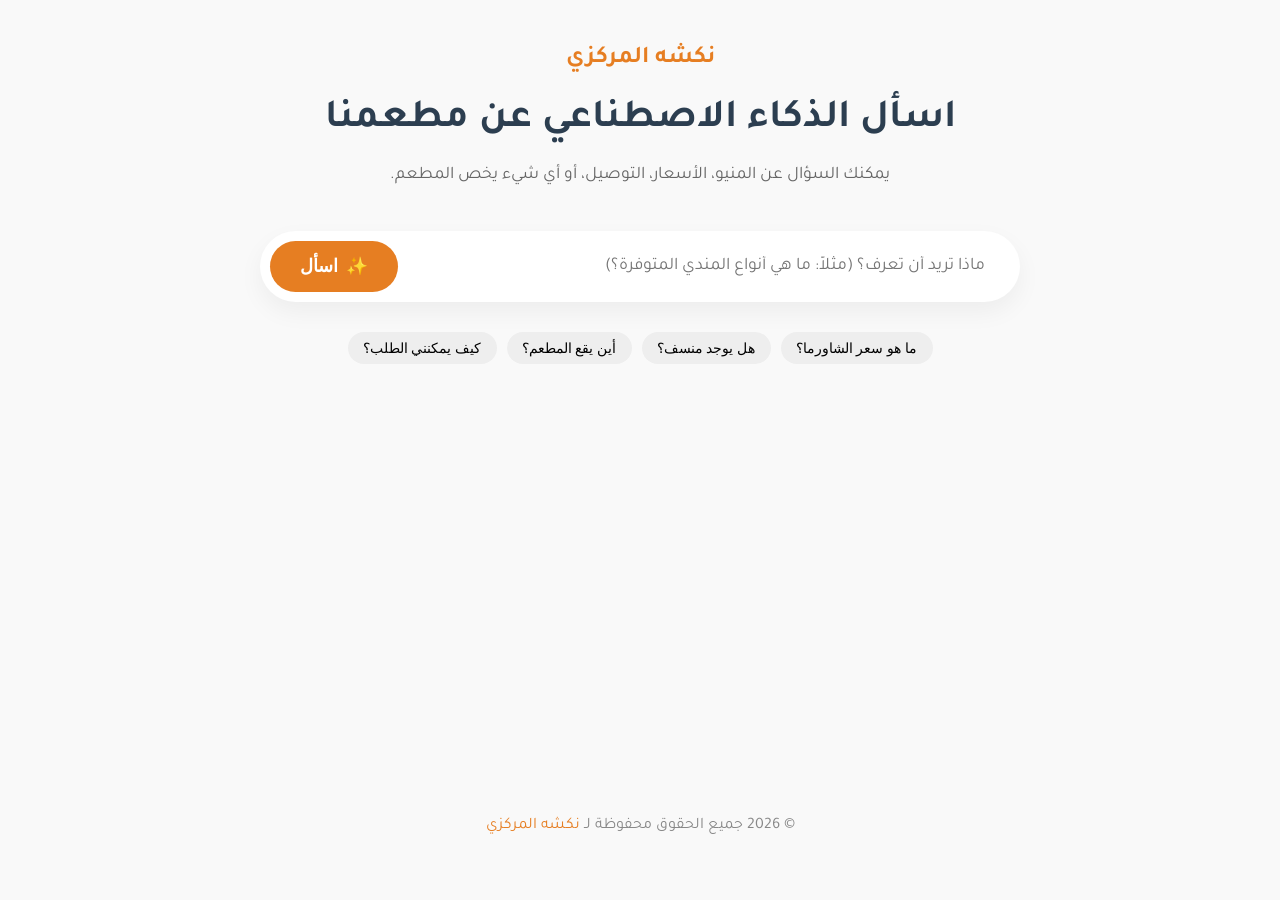
==== commit 1f2dc6b7: "Add files via upload" ====
--- a/index.html
+++ b/index.html
@@ -3,1328 +3,55 @@
 <head>
     <meta charset="UTF-8">
     <meta name="viewport" content="width=device-width, initial-scale=1.0">
-    <title>مطعم الذواقة - أشهى الأطباق الشرقية والغربية</title>
-    <link rel="icon" type="image/png" href="">
-    <link href="https://fonts.googleapis.com/css2?family=Tajawal:wght@300;400;500;600;700&display=swap" rel="stylesheet">
-    <style>
-        * {
-            margin: 0;
-            padding: 0;
-            box-sizing: border-box;
-        }
-
-        :root {
-            --primary-color: #dc2626;
-            --secondary-color: #fef2f2;
-            --accent-color: #059669;
-            --warning-color: #f59e0b;
-            --danger-color: #ef4444;
-            --text-primary: #1f2937;
-            --text-secondary: #6b7280;
-            --border-color: #e5e7eb;
-            --shadow: 0 4px 6px -1px rgba(0, 0, 0, 0.1);
-            --shadow-lg: 0 10px 15px -3px rgba(0, 0, 0, 0.1);
-            --border-radius: 12px;
-            --transition: all 0.3s cubic-bezier(0.4, 0, 0.2, 1);
-        }
-
-        body {
-            font-family: 'Tajawal', sans-serif;
-            background-color: #D6B98C;
-;
-            min-height: 100vh;
-            line-height: 1.6;
-            color: var(--text-primary);
-        }
-
-        .container {
-            max-width: 1200px;
-            margin: 0 auto;
-            padding: 0 20px;
-        }
-
-        /* Header Section */
-        .header {
-            background: rgba(255, 255, 255, 0.95);
-            backdrop-filter: blur(10px);
-            border-bottom: 1px solid var(--border-color);
-            position: sticky;
-            top: 0;
-            z-index: 100;
-            box-shadow: var(--shadow);
-        }
-
-        .header-content {
-            display: flex;
-            align-items: center;
-            justify-content: space-between;
-            padding: 1rem 0;
-        }
-
-        .logo-section {
-            display: flex;
-            align-items: center;
-            gap: 1rem;
-        }
-
-        .logo {
-            width: 60px;
-            height: 60px;
-            border-radius: 50%;
-            object-fit: cover;
-            border: 3px solid var(--primary-color);
-        }
-
-        .store-name {
-            font-size: 1.8rem;
-            font-weight: 700;
-            color: var(--primary-color);
-            margin: 0;
-        }
-
-        .store-subtitle {
-            font-size: 0.9rem;
-            color: var(--text-secondary);
-            margin-top: 0.2rem;
-        }
-
-        .cart-button {
-            position: relative;
-            background: var(--primary-color);
-            color: white;
-            border: none;
-            padding: 0.75rem 1.5rem;
-            border-radius: var(--border-radius);
-            cursor: pointer;
-            font-weight: 600;
-            transition: var(--transition);
-            display: flex;
-            align-items: center;
-            gap: 0.5rem;
-        }
-
-        .cart-button:hover {
-            background: #b91c1c;
-            transform: translateY(-2px);
-        }
-
-        .cart-count {
-            background: var(--danger-color);
-            color: white;
-            border-radius: 50%;
-            width: 20px;
-            height: 20px;
-            display: flex;
-            align-items: center;
-            justify-content: center;
-            font-size: 0.8rem;
-            font-weight: 600;
-        }
-
-        /* Hero Section */
-        .hero {
-            background: linear-gradient(135deg, rgba(255,255,255,0.1) 0%, rgba(255,255,255,0.05) 100%);
-            padding: 3rem 0;
-            text-align: center;
-            margin-bottom: 2rem;
-        }
-
-        .hero h1 {
-            font-size: 2.5rem;
-            font-weight: 700;
-            color: white;
-            margin-bottom: 1rem;
-            text-shadow: 0 2px 4px rgba(0,0,0,0.1);
-        }
-
-        .hero p {
-            font-size: 1.2rem;
-            color: rgba(255,255,255,0.9);
-            margin-bottom: 2rem;
-        }
-
-        .rating-section {
-            background: rgba(255,255,255,0.1);
-            backdrop-filter: blur(10px);
-            border-radius: var(--border-radius);
-            padding: 1.5rem;
-            margin: 2rem auto;
-            max-width: 400px;
-        }
-
-        .rating-stars {
-            font-size: 2rem;
-            color: #fbbf24;
-            margin-bottom: 0.5rem;
-        }
-
-        .rating-text {
-            color: white;
-            font-weight: 600;
-        }
-
-        .rating-buttons {
-            display: flex;
-            justify-content: center;
-            gap: 0.5rem;
-            margin-top: 1rem;
-        }
-
-        .rating-btn {
-            background: none;
-            border: 2px solid rgba(255,255,255,0.3);
-            color: white;
-            padding: 0.5rem;
-            border-radius: 50%;
-            cursor: pointer;
-            transition: var(--transition);
-        }
-
-        .rating-btn:hover {
-            background: rgba(255,255,255,0.1);
-            transform: scale(1.1);
-        }
-
-        /* Categories */
-        .categories {
-            display: flex;
-            justify-content: center;
-            flex-wrap: wrap;
-            gap: 1rem;
-            margin-bottom: 3rem;
-        }
-
-        .category {
-            background: rgba(255,255,255,0.9);
-            backdrop-filter: blur(10px);
-            padding: 0.75rem 1.5rem;
-            border: 2px solid transparent;
-            border-radius: 50px;
-            font-size: 1rem;
-            font-weight: 600;
-            color: var(--text-primary);
-            cursor: pointer;
-            transition: var(--transition);
-            position: relative;
-            overflow: hidden;
-        }
-
-        .category::before {
-            content: '';
-            position: absolute;
-            top: 0;
-            left: -100%;
-            width: 100%;
-            height: 100%;
-            background: linear-gradient(90deg, transparent, rgba(255,255,255,0.4), transparent);
-            transition: var(--transition);
-        }
-
-        .category:hover::before {
-            left: 100%;
-        }
-
-        .category:hover,
-        .category.active {
-            background: var(--primary-color);
-            color: white;
-            transform: translateY(-2px);
-            box-shadow: var(--shadow-lg);
-        }
-
-        /* Products Grid */
-        .products-container {
-            background-color:#C47A2C;
-            backdrop-filter: blur(10px);
-            border-radius: var(--border-radius);
-            padding: 2rem;
-            margin-bottom: 3rem;
-        }
-
-        .products-grid {
-            display: grid;
-            grid-template-columns: repeat(auto-fill, minmax(280px, 1fr));
-            gap: 2rem;
-        }
-
-        .product-card {
-            background: white;
-            border-radius: var(--border-radius);
-            overflow: hidden;
-            box-shadow: var(--shadow);
-            transition: var(--transition);
-            position: relative;
-        }
-
-        .product-card:hover {
-            transform: translateY(-8px);
-            box-shadow: var(--shadow-lg);
-        }
-
-        .product-image {
-            width: 100%;
-            height: 200px;
-            object-fit: cover;
-            transition: var(--transition);
-        }
-
-        .product-card:hover .product-image {
-            transform: scale(1.05);
-        }
-
-        .product-info {
-            padding: 1.5rem;
-        }
-
-        .product-name {
-            font-size: 1.1rem;
-            font-weight: 600;
-            color: var(--text-primary);
-            margin-bottom: 0.5rem;
-        }
-
-        .product-price {
-            font-size: 1.3rem;
-            font-weight: 700;
-            color: var(--primary-color);
-            margin-bottom: 1rem;
-        }
-
-        .product-button {
-            width: 100%;
-            background: var(--primary-color);
-            color: white;
-            border: none;
-            padding: 0.75rem;
-            border-radius: var(--border-radius);
-            font-weight: 600;
-            cursor: pointer;
-            transition: var(--transition);
-        }
-
-        .product-button:hover {
-            background: #b91c1c;
-            transform: translateY(-2px);
-        }
-
-        /* Badge */
-        .badge {
-            position: absolute;
-            top: 1rem;
-            right: 1rem;
-            background: var(--accent-color);
-            color: white;
-            padding: 0.25rem 0.75rem;
-            border-radius: 50px;
-            font-size: 0.8rem;
-            font-weight: 600;
-        }
-
-        .badge.new {
-            background: var(--primary-color);
-        }
-
-        .badge.sale {
-            background: var(--warning-color);
-        }
-
-        /* Modal Styles */
-        .modal {
-            display: none;
-            position: fixed;
-            top: 0;
-            left: 0;
-            width: 100%;
-            height: 100%;
-            background: rgba(0, 0, 0, 0.5);
-            backdrop-filter: blur(5px);
-            z-index: 1000;
-            animation: fadeIn 0.3s ease;
-        }
-
-        @keyframes fadeIn {
-            from { opacity: 0; }
-            to { opacity: 1; }
-        }
-
-        .modal-content {
-            position: absolute;
-            top: 50%;
-            left: 50%;
-            transform: translate(-50%, -50%);
-            background-color: #8C0000;
-            background: #;
-
-
-            border-radius: var(--border-radius);
-            box-shadow: var(--shadow-lg);
-            max-width: 500px;
-            width: 90%;
-            max-height: 90vh;
-            overflow-y: auto;
-            animation: slideIn 0.3s ease;
-        }
-
-        @keyframes slideIn {
-            from { transform: translate(-50%, -60%); opacity: 0; }
-            to { transform: translate(-50%, -50%); opacity: 1; }
-        }
-
-        .modal-header {
-            padding: 1.5rem;
-            border-bottom: 1px solid var(--border-color);
-            text-align: center;
-        }
-
-        .modal-body {
-            padding: 2rem;
-        }
-
-        .modal-footer {
-            padding: 1rem 2rem;
-            border-top: 1px solid var(--border-color);
-            display: flex;
-            gap: 1rem;
-            justify-content: center;
-        }
-
-        .size-options {
-            display: flex;
-            gap: 0.5rem;
-            margin: 1rem 0;
-            flex-wrap: wrap;
-        }
-
-        .size-option {
-            padding: 0.5rem 1rem;
-            border: 2px solid var(--border-color);
-            border-radius: var(--border-radius);
-            cursor: pointer;
-            transition: var(--transition);
-            flex: 1;
-            text-align: center;
-            min-width: 80px;
-        }
-
-        .size-option:hover {
-            border-color: var(--primary-color);
-        }
-
-        .size-option.selected {
-            background: var(--primary-color);
-            color: white;
-            border-color: var(--primary-color);
-        }
-
-        .quantity-controls {
-            display: flex;
-            align-items: center;
-            justify-content: center;
-            gap: 1rem;
-            margin: 1rem 0;
-        }
-
-        .quantity-btn {
-            width: 40px;
-            height: 40px;
-            border: none;
-            border-radius: 50%;
-            background: var(--primary-color);
-            color: white;
-            cursor: pointer;
-            font-size: 1.2rem;
-            font-weight: 600;
-            transition: var(--transition);
-        }
-
-        .quantity-btn:hover {
-            background: #b91c1c;
-            transform: scale(1.1);
-        }
-
-        .quantity-display {
-            font-size: 1.2rem;
-            font-weight: 600;
-            min-width: 50px;
-            text-align: center;
-            padding: 0.5rem;
-            border: 2px solid var(--border-color);
-            border-radius: var(--border-radius);
-        }
-
-        /* Cart */
-        .cart-item {
-            display: flex;
-            justify-content: space-between;
-            align-items: center;
-            padding: 1rem;
-            border-bottom: 1px solid var(--border-color);
-        }
-
-        .cart-item:last-child {
-            border-bottom: none;
-        }
-
-        .cart-total {
-            font-size: 1.5rem;
-            font-weight: 700;
-            color: var(--primary-color);
-            text-align: center;
-            margin: 1rem 0;
-            padding: 1rem;
-            background: var(--secondary-color);
-            border-radius: var(--border-radius);
-        }
-
-        /* Buttons */
-        .btn {
-            background: var(--primary-color);
-            color: white;
-            border: none;
-            padding: 0.75rem 1.5rem;
-            border-radius: var(--border-radius);
-            cursor: pointer;
-            font-weight: 600;
-            transition: var(--transition);
-            display: inline-flex;
-            align-items: center;
-            gap: 0.5rem;
-        }
-
-        .btn:hover {
-            background: #b91c1c;
-            transform: translateY(-2px);
-        }
-
-        .btn-secondary {
-            background: var(--text-secondary);
-        }
-
-        .btn-secondary:hover {
-            background: #4b5563;
-        }
-
-        .btn-danger {
-            background: var(--danger-color);
-        }
-
-        .btn-danger:hover {
-            background: #dc2626;
-        }
-
-        /* Alerts */
-        .alert {
-            position: fixed;
-            top: 20px;
-            right: 20px;
-            padding: 1rem 1.5rem;
-            border-radius: var(--border-radius);
-            color: white;
-            z-index: 1100;
-            box-shadow: var(--shadow-lg);
-            animation: slideInRight 0.3s ease;
-        }
-
-        @keyframes slideInRight {
-            from { transform: translateX(100%); opacity: 0; }
-            to { transform: translateX(0); opacity: 1; }
-        }
-
-        .alert-success {
-            background: var(--accent-color);
-        }
-
-        .alert-error {
-            background: var(--danger-color);
-        }
-
-        .alert-warning {
-            background: var(--warning-color);
-        }
-
-        /* Responsive Design */
-        @media (max-width: 768px) {
-            .header-content {
-                flex-direction: column;
-                gap: 1rem;
-            }
-
-            .hero h1 {
-                font-size: 2rem;
-            }
-
-            .categories {
-                gap: 0.5rem;
-            }
-
-            .category {
-                font-size: 0.9rem;
-                padding: 0.5rem 1rem;
-            }
-
-            .products-grid {
-                grid-template-columns: 1fr;
-                gap: 1rem;
-            }
-
-            .modal-content {
-                width: 95%;
-            }
-
-            .modal-body {
-                padding: 1rem;
-            }
-
-            .size-options {
-                flex-direction: column;
-            }
-
-            .size-option {
-                flex: none;
-            }
-        }
-
-        /* Loading Animation */
-        .loading {
-            display: inline-block;
-            width: 20px;
-            height: 20px;
-            border: 3px solid rgba(255,255,255,.3);
-            border-radius: 50%;
-            border-top-color: #fff;
-            animation: spin 1s ease-in-out infinite;
-        }
-
-        @keyframes spin {
-            to { transform: rotate(360deg); }
-        }
-
-        /* Floating Cart Button */
-        .floating-cart {
-            position: fixed;
-            bottom: 20px;
-            left: 50%;
-            transform: translateX(-50%);
-            background: var(--primary-color);
-            color: white;
-            border: none;
-            padding: 1rem 2rem;
-            border-radius: 50px;
-            cursor: pointer;
-            font-weight: 600;
-            box-shadow: var(--shadow-lg);
-            transition: var(--transition);
-            display: flex;
-            align-items: center;
-            gap: 0.5rem;
-            z-index: 99;
-        }
-
-        .floating-cart:hover {
-            background: #b91c1c;
-            transform: translateX(-50%) translateY(-3px);
-        }
-
-        /* Footer */
-        .footer {
-            background: rgba(255,255,255,0.1);
-            backdrop-filter: blur(10px);
-            color: white;
-            padding: 2rem 0;
-            text-align: center;
-            margin-top: 3rem;
-        }
-
-        .footer p {
-            margin-bottom: 0.5rem;
-        }
-
-        .footer a {
-            color: white;
-            text-decoration: none;
-        }
-
-        .footer a:hover {
-            text-decoration: underline;
-        }
-    </style>
+    <title>بحث الذكاء الاصطناعي - نكشه المركزي</title>
+    <link rel="preconnect" href="https://fonts.googleapis.com">
+    <link rel="preconnect" href="https://fonts.gstatic.com" crossorigin>
+    <link href="https://fonts.googleapis.com/css2?family=Tajawal:wght@300;400;700&display=swap" rel="stylesheet">
+    <link rel="stylesheet" href="style.css">
 </head>
 <body>
-    <header class="header">
-        <div class="container">
-            <div class="header-content">
-                <div class="logo-section">
-                    <img src="https://images.unsplash.com/photo-1414235077428-338989a2e8c0?w=100&h=100&fit=crop&crop=center" alt="مطعم الذواقة" class="logo">
-                    <div>
-                        <h1 class="store-name">مطعم الذواقة</h1>
-                        <p class="store-subtitle">أشهى الأطباق الشرقية والغربية</p>
-                    </div>
-                </div>
-                <button class="cart-button" onclick="openCart()">
-                    🛒 السلة
-                    <span class="cart-count" id="cart-count">0</span>
+    <div class="container">
+        <header>
+            <div class="logo">نكشه المركزي</div>
+            <h1>اسأل الذكاء الاصطناعي عن مطعمنا</h1>
+            <p>يمكنك السؤال عن المنيو، الأسعار، التوصيل، أو أي شيء يخص المطعم.</p>
+        </header>
+
+        <main>
+            <div class="search-container">
+                <input type="text" id="search-input" placeholder="ماذا تريد أن تعرف؟ (مثلاً: ما هي أنواع المندي المتوفرة؟)">
+                <button id="search-btn">
+                    <span class="icon">✨</span> اسأل
                 </button>
             </div>
-        </div>
-    </header>
 
-    <section class="hero">
-        <div class="container">
-            <h1>مرحباً بك في مطعم الذواقة</h1>
-            <p>اكتشف أشهى الأطباق العربية والعالمية مع خدمة توصيل سريع</p>
+            <div id="loading" class="hidden">
+                <div class="spinner"></div>
+                <span>جاري التفكير...</span>
+            </div>
 
-            <div class="rating-section">
-                <div class="rating-stars" id="rating-stars">★★★★★</div>
-                <div class="rating-text" id="rating-text">4.8 من 5 (243 تقييم)</div>
-                <div class="rating-buttons">
-                    <button class="rating-btn" onclick="addRating(1)">1★</button>
-                    <button class="rating-btn" onclick="addRating(2)">2★</button>
-                    <button class="rating-btn" onclick="addRating(3)">3★</button>
-                    <button class="rating-btn" onclick="addRating(4)">4★</button>
-                    <button class="rating-btn" onclick="addRating(5)">5★</button>
+            <div id="response-container" class="hidden">
+                <div class="response-header">
+                    <span class="ai-badge">AI Response</span>
+                </div>
+                <div id="ai-response" class="response-text"></div>
+                <div class="response-footer">
+                    * تعتمد الإجابات على معلومات موقع نكشه المركزي الرسمي.
                 </div>
             </div>
-        </div>
-    </section>
 
-    <main class="container">
-        <nav class="categories">
-            <button class="category active" onclick="filterProducts('الكل')">الكل</button>
-            <button class="category" onclick="filterProducts('مأكولات')">🍽️ المأكولات</button>
-            <button class="category" onclick="filterProducts('مشروبات')">🥤 المشروبات</button>
-            <button class="category" onclick="filterProducts('حلويات')">🍰 الحلويات</button>
-        </nav>
+            <div class="suggestions">
+                <button class="suggest-tag">ما هو سعر الشاورما؟</button>
+                <button class="suggest-tag">هل يوجد منسف؟</button>
+                <button class="suggest-tag">أين يقع المطعم؟</button>
+                <button class="suggest-tag">كيف يمكنني الطلب؟</button>
+            </div>
+        </main>
 
-        <div class="products-container">
-            <div class="products-grid" id="products-grid">
-                <!-- Main Dishes -->
-                <div class="product-card مأكولات" data-category="مأكولات">
-                    <div class="badge new">الأكثر طلباً</div>
-                    <img src=img/kebab.jpg alt="شاورما الدجاج" class="product-image">
-                    <div class="product-info">
-                        <h3 class="product-name">🌯 شاورما الدجاج الممتاز</h3>
-                        <p class="product-price">من 8 دينار</p>
-                        <button class="product-button" onclick="showProductDetails('🌯 شاورما الدجاج الممتاز', 'https://images.unsplash.com/photo-1599487488170-d11ec9c172f0?w=400&h=200&fit=crop&crop=center', {'عادي': 8, 'كبير': 12, 'عائلي': 18}, ['عادي', 'كبير', 'عائلي'])">
-                            إضافة إلى السلة
-                        </button>
-                    </div>
-                </div>
-
-                <div class="product-card مأكولات" data-category="مأكولات">
-                    <div class="badge sale">عرض خاص</div>
-                    <img src="img/pza.jpeg" alt="بيتزا مارغريتا" class="product-image">
-                    <div class="product-info">
-                        <h3 class="product-name">🍕 بيتزا مارغريتا</h3>
-                        <p class="product-price">من 15 دينار</p>
-                        <button class="product-button" onclick="showProductDetails('🍕 بيتزا مارغريتا', 'https://images.unsplash.com/photo-1565299624946-b28f40a0ca4b?w=400&h=200&fit=crop&crop=center', {'وسط': 15, 'كبير': 22, 'عائلي': 28}, ['وسط', 'كبير', 'عائلي'])">
-                            إضافة إلى السلة
-                        </button>
-                    </div>
-                </div>
-
-                <div class="product-card مأكولات" data-category="مأكولات">
-                    <img src="https://images.unsplash.com/photo-1551782450-a2132b4ba21d?w=400&h=200&fit=crop&crop=center" alt="برجر اللحم" class="product-image">
-                    <div class="product-info">
-                        <h3 class="product-name">🍔 برجر اللحم المشوي</h3>
-                        <p class="product-price">من 12 دينار</p>
-                        <button class="product-button" onclick="showProductDetails('🍔 برجر اللحم المشوي', 'https://images.unsplash.com/photo-1551782450-a2132b4ba21d?w=400&h=200&fit=crop&crop=center', {'عادي': 12, 'دبل': 18, 'تشيز': 15}, ['عادي', 'دبل', 'تشيز'])">
-                            إضافة إلى السلة
-                        </button>
-                    </div>
-                </div>
-
-                <!-- Beverages -->
-                <div class="product-card مشروبات" data-category="مشروبات">
-                    <div class="badge new">منعش</div>
-                    <img src="https://images.unsplash.com/photo-1622597467836-f3285f2131b8?w=400&h=200&fit=crop&crop=center" alt="عصير برتقال طبيعي" class="product-image">
-                    <div class="product-info">
-                        <h3 class="product-name">🍊 عصير برتقال طبيعي</h3>
-                        <p class="product-price">من 4 دينار</p>
-                        <button class="product-button" onclick="showProductDetails('🍊 عصير برتقال طبيعي', 'https://images.unsplash.com/photo-1622597467836-f3285f2131b8?w=400&h=200&fit=crop&crop=center', {'صغير': 4, 'وسط': 6, 'كبير': 8}, ['صغير', 'وسط', 'كبير'])">
-                            إضافة إلى السلة
-                        </button>
-                    </div>
-                </div>
-
-                <div class="product-card مشروبات" data-category="مشروبات">
-                    <img src="https://images.unsplash.com/photo-1544787219-7f47ccb76574?w=400&h=200&fit=crop&crop=center" alt="قهوة عربية" class="product-image">
-                    <div class="product-info">
-                        <h3 class="product-name">☕ قهوة عربية أصيلة</h3>
-                        <p class="product-price">من 5 دينار</p>
-                        <button class="product-button" onclick="showProductDetails('☕ قهوة عربية أصيلة', 'https://images.unsplash.com/photo-1544787219-7f47ccb76574?w=400&h=200&fit=crop&crop=center', {'عادي': 5, 'محوج': 7, 'إكسترا': 9}, ['عادي', 'محوج', 'إكسترا'])">
-                            إضافة إلى السلة
-                        </button>
-                    </div>
-                </div>
-
-                <div class="product-card مشروبات" data-category="مشروبات">
-                    <img src="https://images.unsplash.com/photo-1578662996442-48f60103fc96?w=400&h=200&fit=crop&crop=center" alt="شاي أخضر" class="product-image">
-                    <div class="product-info">
-                        <h3 class="product-name">🍵 شاي أخضر بالنعناع</h3>
-                        <p class="product-price">من 3 دينار</p>
-                        <button class="product-button" onclick="showProductDetails('🍵 شاي أخضر بالنعناع', 'https://images.unsplash.com/photo-1578662996442-48f60103fc96?w=400&h=200&fit=crop&crop=center', {'كوب': 3, 'إبريق': 8, 'عائلي': 12}, ['كوب', 'إبريق', 'عائلي'])">
-                            إضافة إلى السلة
-                        </button>
-                    </div>
-                </div>
-
-                <!-- Desserts -->
-                <div class="product-card حلويات" data-category="حلويات">
-                    <div class="badge">مميز</div>
-                    <img src="https://images.unsplash.com/photo-1606313564200-e75d5e30476c?w=400&h=200&fit=crop&crop=center" alt="كنافة نابلسية" class="product-image">
-                    <div class="product-info">
-                        <h3 class="product-name">🍰 كنافة نابلسية أصيلة</h3>
-                        <p class="product-price">من 10 دينار</p>
-                        <button class="product-button" onclick="showProductDetails('🍰 كنافة نابلسية أصيلة', 'https://images.unsplash.com/photo-1606313564200-e75d5e30476c?w=400&h=200&fit=crop&crop=center', {'قطعة': 10, 'نصف كيلو': 25, 'كيلو': 45}, ['قطعة', 'نصف كيلو', 'كيلو'])">
-                            إضافة إلى السلة
-                        </button>
-                    </div>
-                </div>
-
-
-            </div>
-        </div>
-    </main>
-    <footer class="footer">
-        <div class="container">
-            <p>&copy; 2025 مطعم الذواقه. جميع الحقوق محفوظة.</p>
-            <p>📞 للطلبات والاستفسارات: <a href="tel:0797459207">0797459207</a></p>
-        </div>
-    </footer>
-
-
-<script>
-        // متغيرات عامة
-let cart = [];
-let ratings = [];
-let currentProduct = null;
-let totalRatings = 243;
-let averageRating = 4.8;
-
-// إضافة تقييم جديد
-function addRating(rating) {
-    ratings.push(rating);
-    totalRatings++;
-
-    // حساب المتوسط الجديد
-    let sum = ratings.reduce((a, b) => a + b, 0) + (averageRating * (totalRatings - ratings.length));
-    averageRating = sum / totalRatings;
-
-    // تحديث النجوم
-    updateRatingDisplay();
-
-    // إظهار رسالة شكر
-    showAlert('شكراً لك على التقييم! 🌟', 'success');
-}
-
-// تحديث عرض التقييم
-function updateRatingDisplay() {
-    const ratingElement = document.getElementById('rating-text');
-    const starsElement = document.getElementById('rating-stars');
-
-    // تحديث النص
-    ratingElement.textContent = `${averageRating.toFixed(1)} من 5 (${totalRatings} تقييم)`;
-
-    // تحديث النجوم
-    const fullStars = Math.floor(averageRating);
-    const halfStar = averageRating % 1 >= 0.5;
-    let starsHtml = '';
-
-    for (let i = 0; i < fullStars; i++) {
-        starsHtml += '★';
-    }
-    if (halfStar) {
-        starsHtml += '☆';
-    }
-    for (let i = fullStars + (halfStar ? 1 : 0); i < 5; i++) {
-        starsHtml += '☆';
-    }
-
-    starsElement.innerHTML = starsHtml;
-}
-
-// فلترة المنتجات حسب الفئة
-function filterProducts(category) {
-    const products = document.querySelectorAll('.product-card');
-    const categories = document.querySelectorAll('.category');
-
-    // تحديث الفئة النشطة
-    categories.forEach(cat => cat.classList.remove('active'));
-    event.target.classList.add('active');
-
-    // إظهار/إخفاء المنتجات
-    products.forEach(product => {
-        if (category === 'الكل' || product.classList.contains(category)) {
-            product.style.display = 'block';
-            // تأثير الظهور
-            setTimeout(() => {
-                product.style.opacity = '1';
-                product.style.transform = 'translateY(0)';
-            }, 100);
-        } else {
-            product.style.opacity = '0';
-            product.style.transform = 'translateY(20px)';
-            setTimeout(() => {
-                product.style.display = 'none';
-            }, 300);
-        }
-    });
-}
-
-// إظهار تفاصيل المنتج
-function showProductDetails(name, image, prices, sizes) {
-    currentProduct = {
-        name: name,
-        image: image,
-        prices: prices,
-        sizes: sizes,
-        selectedSize: sizes[0],
-        quantity: 1
-    };
-
-    const modal = document.getElementById('productModal');
-    if (!modal) {
-        createProductModal();
-    }
-
-    updateProductModal();
-    document.getElementById('productModal').style.display = 'block';
-}
-
-// إنشاء نافذة المنتج
-function createProductModal() {
-    const modal = document.createElement('div');
-    modal.id = 'productModal';
-    modal.className = 'modal';
-    modal.innerHTML = `
-        <div class="modal-content">
-            <div class="modal-header">
-                <h2 id="product-modal-title"></h2>
-                <button onclick="closeModal('productModal')" style="position: absolute; top: 10px; left: 10px; background: none; border: none; font-size: 24px; cursor: pointer;">×</button>
-            </div>
-            <div class="modal-body">
-                <img id="product-modal-image" src="" alt="" style="width: 100%; max-height: 200px; object-fit: cover; border-radius: 8px; margin-bottom: 1rem;">
-
-                <div class="size-options" id="size-options">
-                    <!-- أحجام المنتج -->
-                </div>
-
-                <div class="quantity-controls">
-                    <button class="quantity-btn" onclick="changeQuantity(-1)">-</button>
-                    <div class="quantity-display" id="quantity-display">1</div>
-                    <button class="quantity-btn" onclick="changeQuantity(1)">+</button>
-                </div>
-
-                <div class="cart-total" id="product-total">
-                    <!-- السعر الإجمالي -->
-                </div>
-            </div>
-            <div class="modal-footer">
-                <button class="btn" onclick="addToCart()">إضافة إلى السلة</button>
-                <button class="btn btn-secondary" onclick="closeModal('productModal')">إلغاء</button>
-            </div>
-        </div>
-    `;
-
-    document.body.appendChild(modal);
-}
-
-// تحديث نافذة المنتج
-function updateProductModal() {
-    if (!currentProduct) return;
-
-    document.getElementById('product-modal-title').textContent = currentProduct.name;
-    document.getElementById('product-modal-image').src = currentProduct.image;
-
-    // تحديث الأحجام
-    const sizeOptions = document.getElementById('size-options');
-    sizeOptions.innerHTML = '';
-
-    currentProduct.sizes.forEach(size => {
-        const sizeBtn = document.createElement('div');
-        sizeBtn.className = 'size-option';
-        if (size === currentProduct.selectedSize) {
-            sizeBtn.classList.add('selected');
-        }
-        sizeBtn.textContent = `${size} - ${currentProduct.prices[size]} دينار`;
-        sizeBtn.onclick = () => selectSize(size);
-        sizeOptions.appendChild(sizeBtn);
-    });
-
-    // تحديث الكمية والسعر
-    document.getElementById('quantity-display').textContent = currentProduct.quantity;
-    updateProductTotal();
-}
-
-// اختيار حجم المنتج
-function selectSize(size) {
-    currentProduct.selectedSize = size;
-
-    // تحديث الواجهة
-    document.querySelectorAll('.size-option').forEach(option => {
-        option.classList.remove('selected');
-    });
-    event.target.classList.add('selected');
-
-    updateProductTotal();
-}
-
-// تغيير الكمية
-function changeQuantity(change) {
-    currentProduct.quantity = Math.max(1, currentProduct.quantity + change);
-    document.getElementById('quantity-display').textContent = currentProduct.quantity;
-    updateProductTotal();
-}
-
-// تحديث إجمالي سعر المنتج
-function updateProductTotal() {
-    const price = currentProduct.prices[currentProduct.selectedSize];
-    const total = price * currentProduct.quantity;
-    document.getElementById('product-total').textContent = `الإجمالي: ${total} دينار`;
-}
-
-// إضافة المنتج إلى السلة
-function addToCart() {
-    const item = {
-        id: Date.now(),
-        name: currentProduct.name,
-        image: currentProduct.image,
-        size: currentProduct.selectedSize,
-        quantity: currentProduct.quantity,
-        price: currentProduct.prices[currentProduct.selectedSize],
-        total: currentProduct.prices[currentProduct.selectedSize] * currentProduct.quantity
-    };
-
-    cart.push(item);
-    updateCartCount();
-    closeModal('productModal');
-    showAlert('تم إضافة المنتج إلى السلة بنجاح! 🛒', 'success');
-
-    // إظهار زر السلة العائم
-    showFloatingCart();
-}
-
-// تحديث عدد المنتجات في السلة
-function updateCartCount() {
-    const cartCount = document.getElementById('cart-count');
-    cartCount.textContent = cart.length;
-
-    // تأثير بصري
-    cartCount.style.transform = 'scale(1.2)';
-    setTimeout(() => {
-        cartCount.style.transform = 'scale(1)';
-    }, 200);
-}
-
-// إظهار السلة العائمة
-function showFloatingCart() {
-    let floatingCart = document.getElementById('floating-cart');
-    if (!floatingCart) {
-        floatingCart = document.createElement('button');
-        floatingCart.id = 'floating-cart';
-        floatingCart.className = 'floating-cart';
-        floatingCart.onclick = openCart;
-        document.body.appendChild(floatingCart);
-    }
-
-    const total = cart.reduce((sum, item) => sum + item.total, 0);
-    floatingCart.innerHTML = `🛒 عرض السلة (${cart.length}) - ${total} دينار`;
-    floatingCart.style.display = 'flex';
-}
-
-// فتح السلة
-function openCart() {
-    const modal = document.getElementById('cartModal');
-    if (!modal) {
-        createCartModal();
-    }
-
-    updateCartModal();
-    document.getElementById('cartModal').style.display = 'block';
-}
-
-// إنشاء نافذة السلة
-function createCartModal() {
-    const modal = document.createElement('div');
-    modal.id = 'cartModal';
-    modal.className = 'modal';
-    modal.innerHTML = `
-        <div class="modal-content">
-            <div class="modal-header">
-                <h2>🛒 سلة المشتريات</h2>
-                <button onclick="closeModal('cartModal')" style="position: absolute; top: 10px; left: 10px; background: none; border: none; font-size: 24px; cursor: pointer;">×</button>
-            </div>
-            <div class="modal-body">
-                <div id="cart-items">
-                    <!-- منتجات السلة -->
-                </div>
-                <div class="cart-total" id="cart-total">
-                    الإجمالي: 0 دينار
-                </div>
-            </div>
-            <div class="modal-footer">
-                <button class="btn" onclick="checkout()">إتمام الطلب</button>
-                <button class="btn btn-danger" onclick="clearCart()">مسح السلة</button>
-                <button class="btn btn-secondary" onclick="closeModal('cartModal')">إغلاق</button>
-            </div>
-        </div>
-    `;
-
-    document.body.appendChild(modal);
-}
-
-// تحديث نافذة السلة
-function updateCartModal() {
-    const cartItems = document.getElementById('cart-items');
-    const cartTotal = document.getElementById('cart-total');
-
-    if (cart.length === 0) {
-        cartItems.innerHTML = '<p style="text-align: center; color: #6b7280; padding: 2rem;">السلة فارغة</p>';
-        cartTotal.textContent = 'الإجمالي: 0 دينار';
-        return;
-    }
-
-    cartItems.innerHTML = '';
-    let total = 0;
-
-    cart.forEach(item => {
-        const cartItem = document.createElement('div');
-        cartItem.className = 'cart-item';
-        cartItem.innerHTML = `
-            <div style="display: flex; align-items: center; gap: 1rem;">
-                <img src="${item.image}" alt="${item.name}" style="width: 60px; height: 60px; object-fit: cover; border-radius: 8px;">
-                <div>
-                    <h4 style="margin: 0; font-size: 1rem;">${item.name}</h4>
-                    <p style="margin: 0; color: #6b7280; font-size: 0.9rem;">الحجم: ${item.size}</p>
-                    <p style="margin: 0; color: #6b7280; font-size: 0.9rem;">الكمية: ${item.quantity}</p>
-                </div>
-            </div>
-            <div style="text-align: left;">
-                <p style="margin: 0; font-weight: 600; color: #dc2626;">${item.total} دينار</p>
-                <button class="btn btn-danger" style="margin-top: 0.5rem; padding: 0.25rem 0.5rem; font-size: 0.8rem;" onclick="removeFromCart(${item.id})">حذف</button>
-            </div>
-        `;
-        cartItems.appendChild(cartItem);
-        total += item.total;
-    });
-
-    cartTotal.textContent = `الإجمالي: ${total} دينار`;
-}
-
-// حذف منتج من السلة
-function removeFromCart(itemId) {
-    cart = cart.filter(item => item.id !== itemId);
-    updateCartCount();
-    updateCartModal();
-
-    if (cart.length === 0) {
-        hideFloatingCart();
-    } else {
-        showFloatingCart();
-    }
-
-    showAlert('تم حذف المنتج من السلة', 'warning');
-}
-
-// مسح السلة
-function clearCart() {
-    cart = [];
-    updateCartCount();
-    updateCartModal();
-    hideFloatingCart();
-    showAlert('تم مسح السلة بالكامل', 'warning');
-}
-
-// إخفاء السلة العائمة
-function hideFloatingCart() {
-    const floatingCart = document.getElementById('floating-cart');
-    if (floatingCart) {
-        floatingCart.style.display = 'none';
-    }
-}
-
-// إتمام الطلب
-function checkout() {
-    if (cart.length === 0) {
-        showAlert('السلة فارغة!', 'error');
-        return;
-    }
-
-    const total = cart.reduce((sum, item) => sum + item.total, 0);
-    const orderDetails = cart.map(item =>
-        `${item.name} (${item.size}) - الكمية: ${item.quantity} - ${item.total} دينار`
-    ).join('\n');
-
-    const whatsappMessage = `مرحباً، أريد طلب من مطعم الذواقة:\n\n${orderDetails}\n\nالمجموع: ${total} دينار`;
-    const whatsappURL = `https://wa.me/+962797459207?text=${encodeURIComponent(whatsappMessage)}`;
-
-    window.open(whatsappURL, '_blank');
-
-    // مسح السلة بعد الطلب
-    setTimeout(() => {
-        clearCart();
-        closeModal('cartModal');
-        showAlert('تم إرسال طلبك بنجاح! سيتم التواصل معك قريباً 📱', 'success');
-    }, 1000);
-}
-
-// إغلاق النافذة المنبثقة
-function closeModal(modalId) {
-    const modal = document.getElementById(modalId);
-    if (modal) {
-        modal.style.display = 'none';
-    }
-}
-
-// إظهار التنبيهات
-function showAlert(message, type = 'success') {
-    const alert = document.createElement('div');
-    alert.className = `alert alert-${type}`;
-    alert.textContent = message;
-
-    document.body.appendChild(alert);
-
-    // إزالة التنبيه بعد 3 ثوانٍ
-    setTimeout(() => {
-        alert.remove();
-    }, 3000);
-}
-
-// إضافة مستمعي الأحداث عند تحميل الصفحة
-document.addEventListener('DOMContentLoaded', function() {
-    // تحديث عرض التقييم الأولي
-    updateRatingDisplay();
-
-    // إضافة تأثير التحميل للمنتجات
-    const products = document.querySelectorAll('.product-card');
-    products.forEach((product, index) => {
-        product.style.opacity = '0';
-        product.style.transform = 'translateY(20px)';
-        setTimeout(() => {
-            product.style.opacity = '1';
-            product.style.transform = 'translateY(0)';
-        }, index * 100);
-    });
-
-    // إضافة تأثير النقر على الفئات
-    const categories = document.querySelectorAll('.category');
-    categories.forEach(category => {
-        category.addEventListener('click', function() {
-            // تأثير الموجة
-            const ripple = document.createElement('span');
-            ripple.style.position = 'absolute';
-            ripple.style.borderRadius = '50%';
-            ripple.style.background = 'rgba(255,255,255,0.6)';
-            ripple.style.transform = 'scale(0)';
-            ripple.style.animation = 'ripple 0.6s linear';
-            ripple.style.left = '50%';
-            ripple.style.top = '50%';
-            ripple.style.width = '100px';
-            ripple.style.height = '100px';
-            ripple.style.marginLeft = '-50px';
-            ripple.style.marginTop = '-50px';
-
-            this.appendChild(ripple);
-
-            setTimeout(() => {
-                ripple.remove();
-            }, 600);
-        });
-    });
-
-    // إضافة تأثير التمرير السلس
-    document.querySelectorAll('a[href^="#"]').forEach(anchor => {
-        anchor.addEventListener('click', function (e) {
-            e.preventDefault();
-            document.querySelector(this.getAttribute('href')).scrollIntoView({
-                behavior: 'smooth'
-            });
-        });
-    });
-});
-
-// إضافة CSS للتأثيرات المتحركة
-const style = document.createElement('style');
-style.textContent = `
-    @keyframes ripple {
-        to {
-            transform: scale(4);
-            opacity: 0;
-        }
-    }
-
-    .product-card {
-        transition: all 0.3s ease;
-    }
-
-    .category {
-        position: relative;
-        overflow: hidden;
-    }
-`;
-document.head.appendChild(style);
-
-// إضافة وظائف إضافية للتفاعل
-function handleKeyPress(event) {
-    // إغلاق النوافذ المنبثقة بالضغط على Escape
-    if (event.key === 'Escape') {
-        const modals = document.querySelectorAll('.modal');
-        modals.forEach(modal => {
-            if (modal.style.display === 'block') {
-                modal.style.display = 'none';
-            }
-        });
-    }
-}
-
-// النقر خارج النافذة المنبثقة لإغلاقها
-document.addEventListener('click', function(event) {
-    if (event.target.classList.contains('modal')) {
-        event.target.style.display = 'none';
-    }
-});
-
-// إضافة مستمع لضغط المفاتيح
-document.addEventListener('keydown', handleKeyPress);
-
-// حفظ السلة في التخزين المحلي (اختياري)
-function saveCart() {
-    localStorage.setItem('restaurant_cart', JSON.stringify(cart));
-}
-
-function loadCart() {
-    const savedCart = localStorage.getItem('restaurant_cart');
-    if (savedCart) {
-        cart = JSON.parse(savedCart);
-        updateCartCount();
-        if (cart.length > 0) {
-            showFloatingCart();
-        }
-    }
-}
-
-// تحديث الوظائف لحفظ السلة
-const originalAddToCart = addToCart;
-addToCart = function() {
-    originalAddToCart();
-    saveCart();
-};
-
-const originalRemoveFromCart = removeFromCart;
-removeFromCart = function(itemId) {
-    originalRemoveFromCart(itemId);
-    saveCart();
-};
-
-const originalClearCart = clearCart;
-clearCart = function() {
-    originalClearCart();
-    saveCart();
-};
-
-// تحميل السلة عند بدء التشغيل
-// loadCart(); // قم بإلغاء التعليق إذا كنت تريد حفظ السلة
-
-              </script>
+        <footer>
+            <p>© 2026 جميع الحقوق محفوظة لـ <a href="https://nksha-almarkazi.com" target="_blank">نكشه المركزي</a></p>
+        </footer>
+    </div>
+    <script src="script.js"></script>
 </body>
 </html>
--- a/style.css
+++ b/style.css
@@ -0,0 +1,203 @@
+:root {
+    --primary-color: #e67e22;
+    --secondary-color: #2c3e50;
+    --bg-color: #f9f9f9;
+    --card-bg: #ffffff;
+    --text-color: #333;
+    --ai-accent: #6c5ce7;
+}
+
+* {
+    margin: 0;
+    padding: 0;
+    box-sizing: border-box;
+}
+
+body {
+    font-family: 'Tajawal', sans-serif;
+    background-color: var(--bg-color);
+    color: var(--text-color);
+    line-height: 1.6;
+}
+
+.container {
+    max-width: 800px;
+    margin: 0 auto;
+    padding: 40px 20px;
+    display: flex;
+    flex-direction: column;
+    min-height: 100vh;
+}
+
+header {
+    text-align: center;
+    margin-bottom: 40px;
+}
+
+.logo {
+    font-size: 1.5rem;
+    font-weight: 700;
+    color: var(--primary-color);
+    margin-bottom: 10px;
+}
+
+h1 {
+    font-size: 2.5rem;
+    margin-bottom: 10px;
+    color: var(--secondary-color);
+}
+
+header p {
+    color: #666;
+    font-size: 1.1rem;
+}
+
+.search-container {
+    display: flex;
+    gap: 10px;
+    background: var(--card-bg);
+    padding: 10px;
+    border-radius: 50px;
+    box-shadow: 0 10px 25px rgba(0,0,0,0.05);
+    margin-bottom: 30px;
+    transition: transform 0.3s ease;
+}
+
+.search-container:focus-within {
+    transform: translateY(-2px);
+    box-shadow: 0 15px 30px rgba(0,0,0,0.1);
+}
+
+input[type="text"] {
+    flex: 1;
+    border: none;
+    padding: 15px 25px;
+    font-size: 1.1rem;
+    font-family: inherit;
+    outline: none;
+    background: transparent;
+}
+
+button#search-btn {
+    background: var(--primary-color);
+    color: white;
+    border: none;
+    padding: 0 30px;
+    border-radius: 50px;
+    font-size: 1.1rem;
+    font-weight: 700;
+    cursor: pointer;
+    transition: background 0.3s ease;
+    display: flex;
+    align-items: center;
+    gap: 8px;
+}
+
+button#search-btn:hover {
+    background: #d35400;
+}
+
+.suggestions {
+    display: flex;
+    flex-wrap: wrap;
+    gap: 10px;
+    justify-content: center;
+    margin-bottom: 40px;
+}
+
+.suggest-tag {
+    background: #eee;
+    border: none;
+    padding: 8px 15px;
+    border-radius: 20px;
+    font-size: 0.9rem;
+    cursor: pointer;
+    transition: all 0.2s ease;
+}
+
+.suggest-tag:hover {
+    background: var(--secondary-color);
+    color: white;
+}
+
+#response-container {
+    background: var(--card-bg);
+    border-radius: 20px;
+    padding: 30px;
+    box-shadow: 0 10px 30px rgba(0,0,0,0.08);
+    margin-bottom: 40px;
+    border-right: 5px solid var(--ai-accent);
+}
+
+.response-header {
+    margin-bottom: 15px;
+}
+
+.ai-badge {
+    background: var(--ai-accent);
+    color: white;
+    padding: 4px 10px;
+    border-radius: 5px;
+    font-size: 0.8rem;
+    font-weight: 700;
+    text-transform: uppercase;
+}
+
+.response-text {
+    font-size: 1.2rem;
+    color: #444;
+    white-space: pre-wrap;
+}
+
+.response-footer {
+    margin-top: 20px;
+    font-size: 0.8rem;
+    color: #888;
+    border-top: 1px solid #eee;
+    padding-top: 10px;
+}
+
+#loading {
+    text-align: center;
+    margin: 20px 0;
+    display: flex;
+    flex-direction: column;
+    align-items: center;
+    gap: 10px;
+}
+
+.spinner {
+    width: 40px;
+    height: 40px;
+    border: 4px solid #f3f3f3;
+    border-top: 4px solid var(--ai-accent);
+    border-radius: 50%;
+    animation: spin 1s linear infinite;
+}
+
+@keyframes spin {
+    0% { transform: rotate(0deg); }
+    100% { transform: rotate(360deg); }
+}
+
+.hidden {
+    display: none !important;
+}
+
+footer {
+    margin-top: auto;
+    text-align: center;
+    color: #888;
+    padding: 20px 0;
+}
+
+footer a {
+    color: var(--primary-color);
+    text-decoration: none;
+}
+
+@media (max-width: 600px) {
+    h1 { font-size: 1.8rem; }
+    .search-container { flex-direction: column; border-radius: 20px; }
+    button#search-btn { padding: 15px; border-radius: 20px; }
+}
